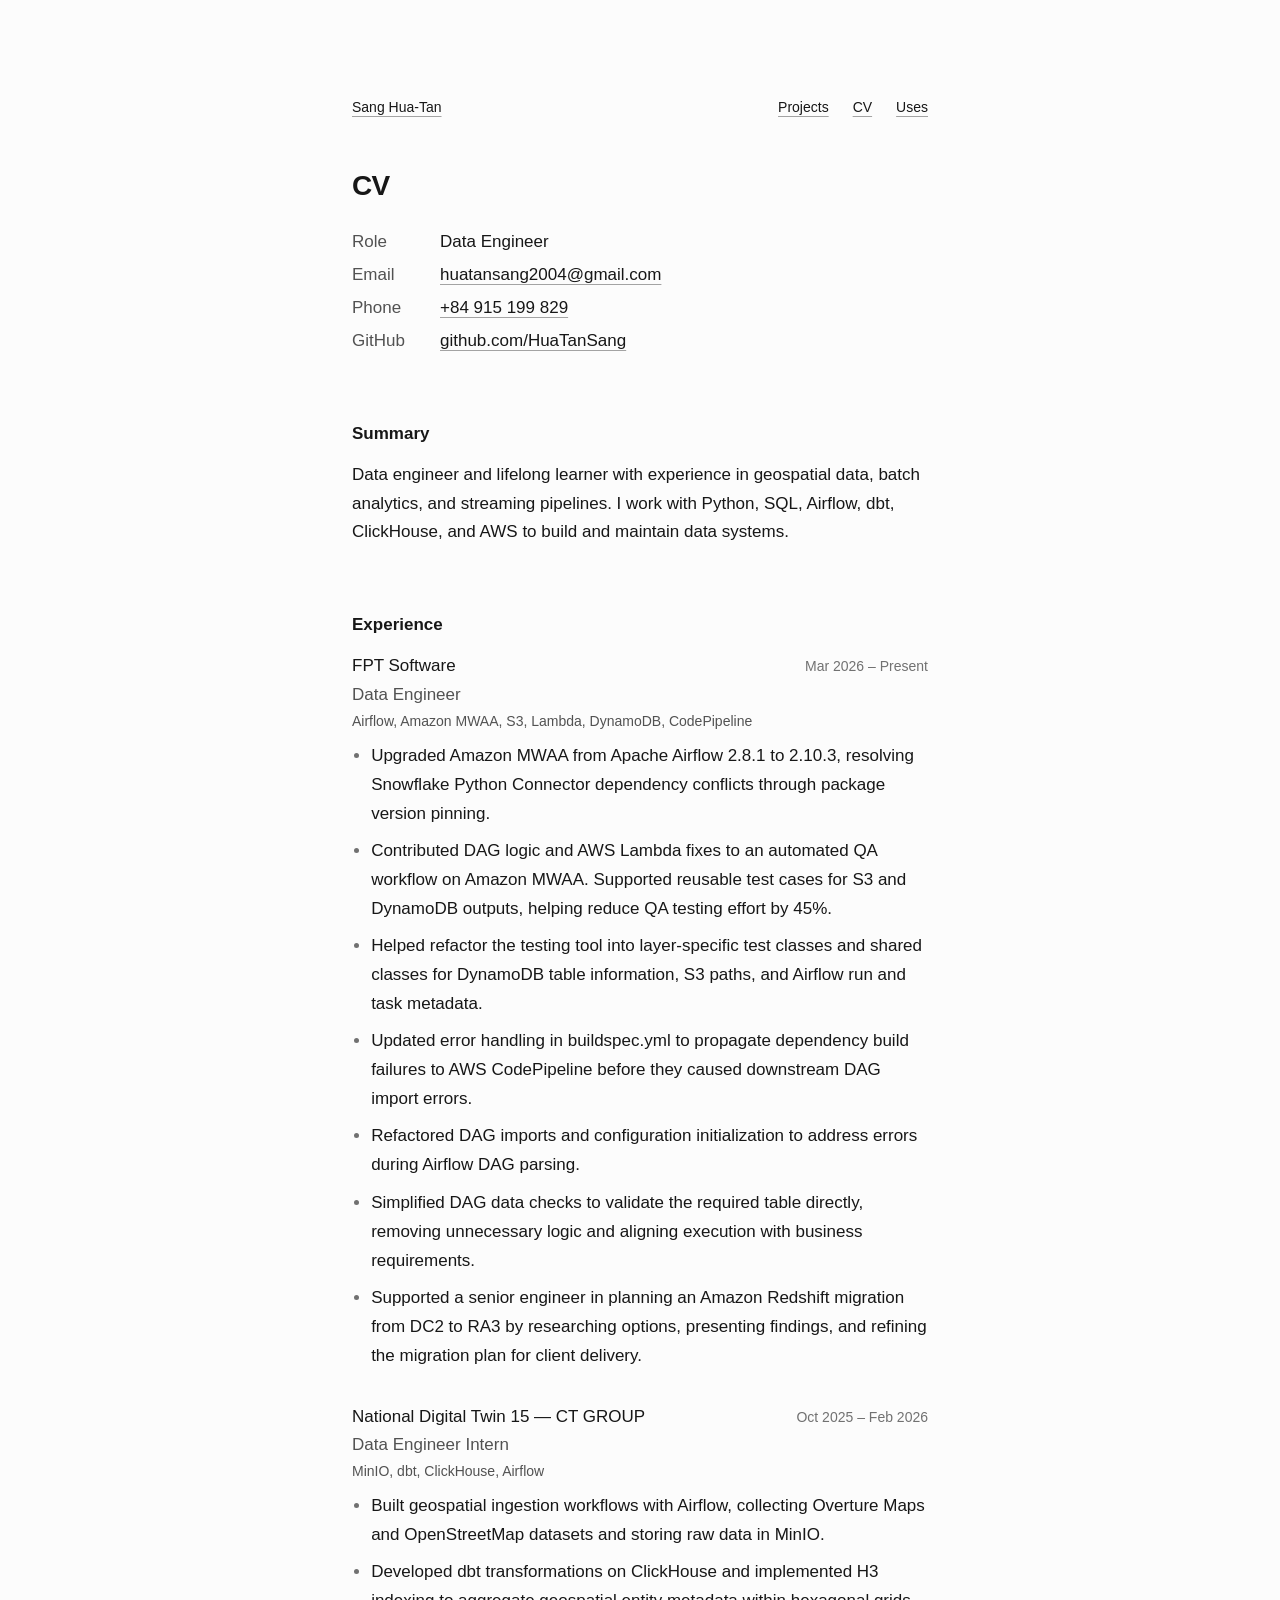
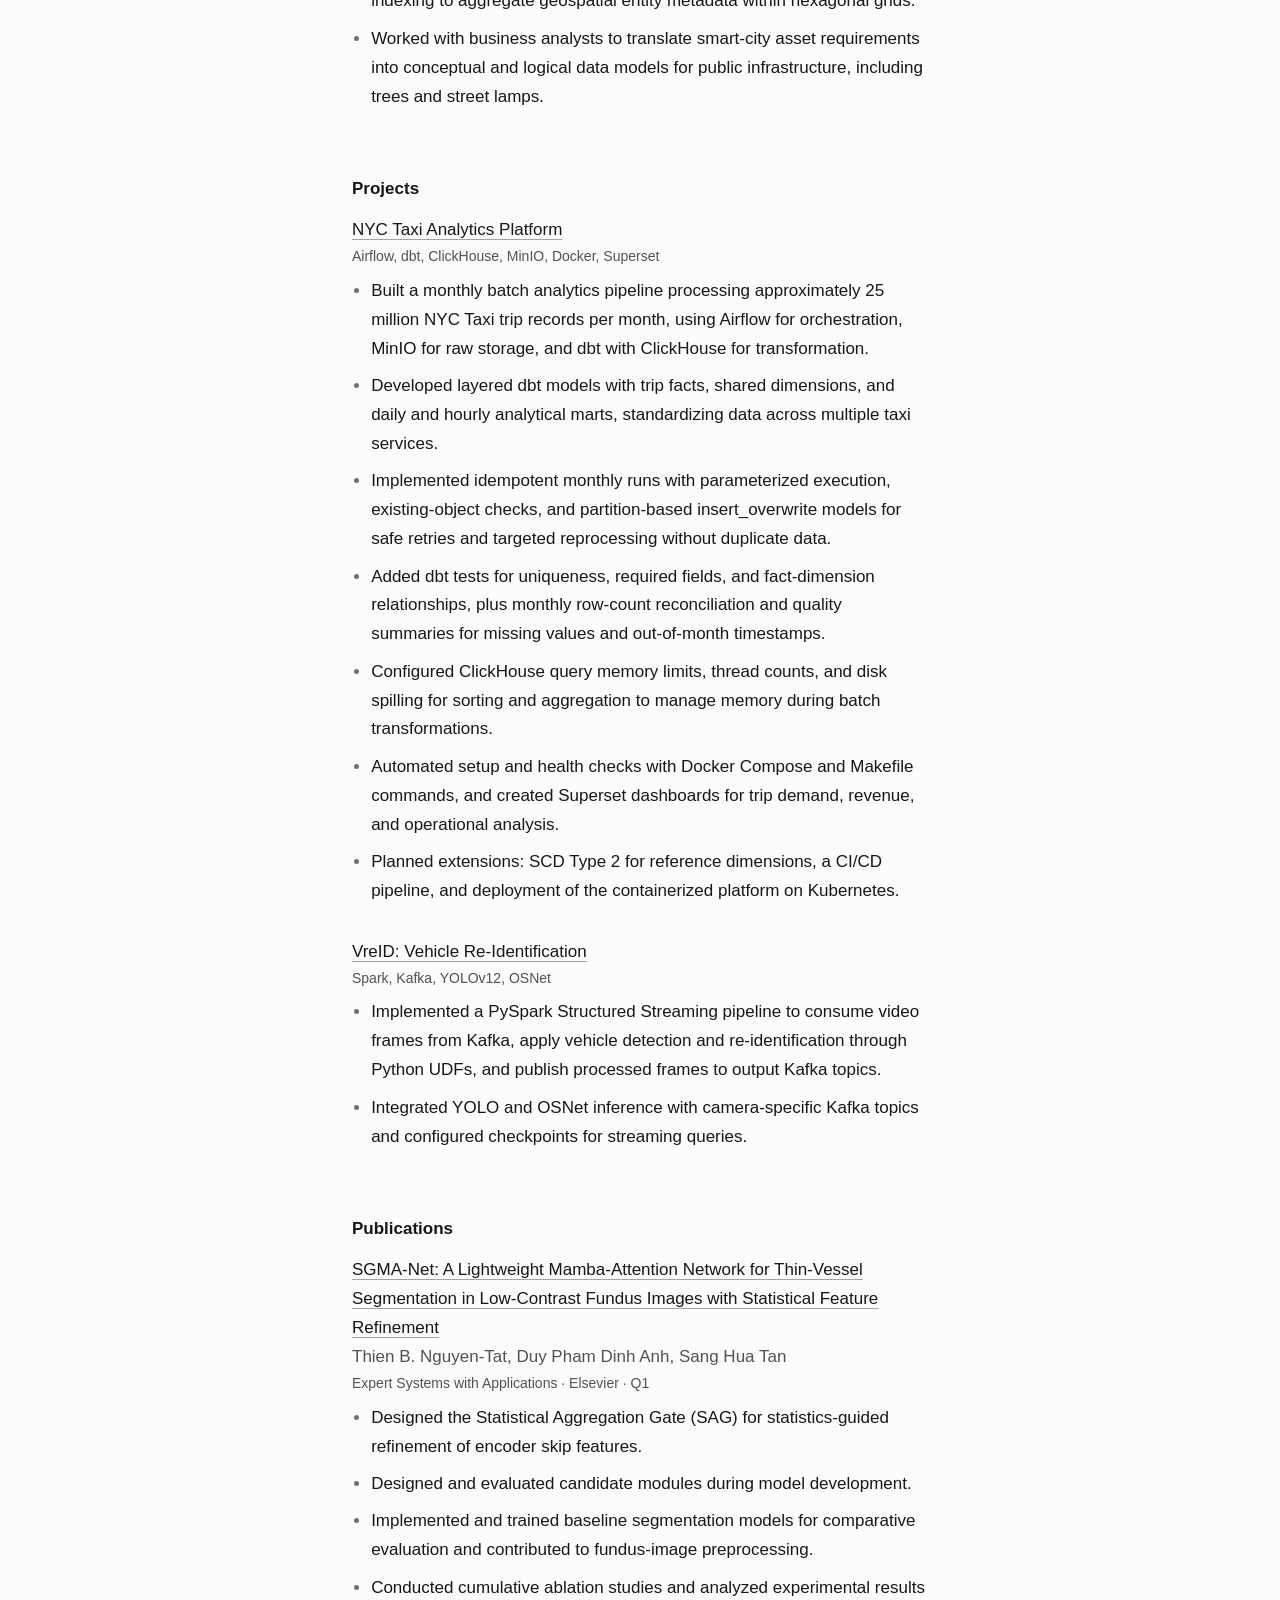
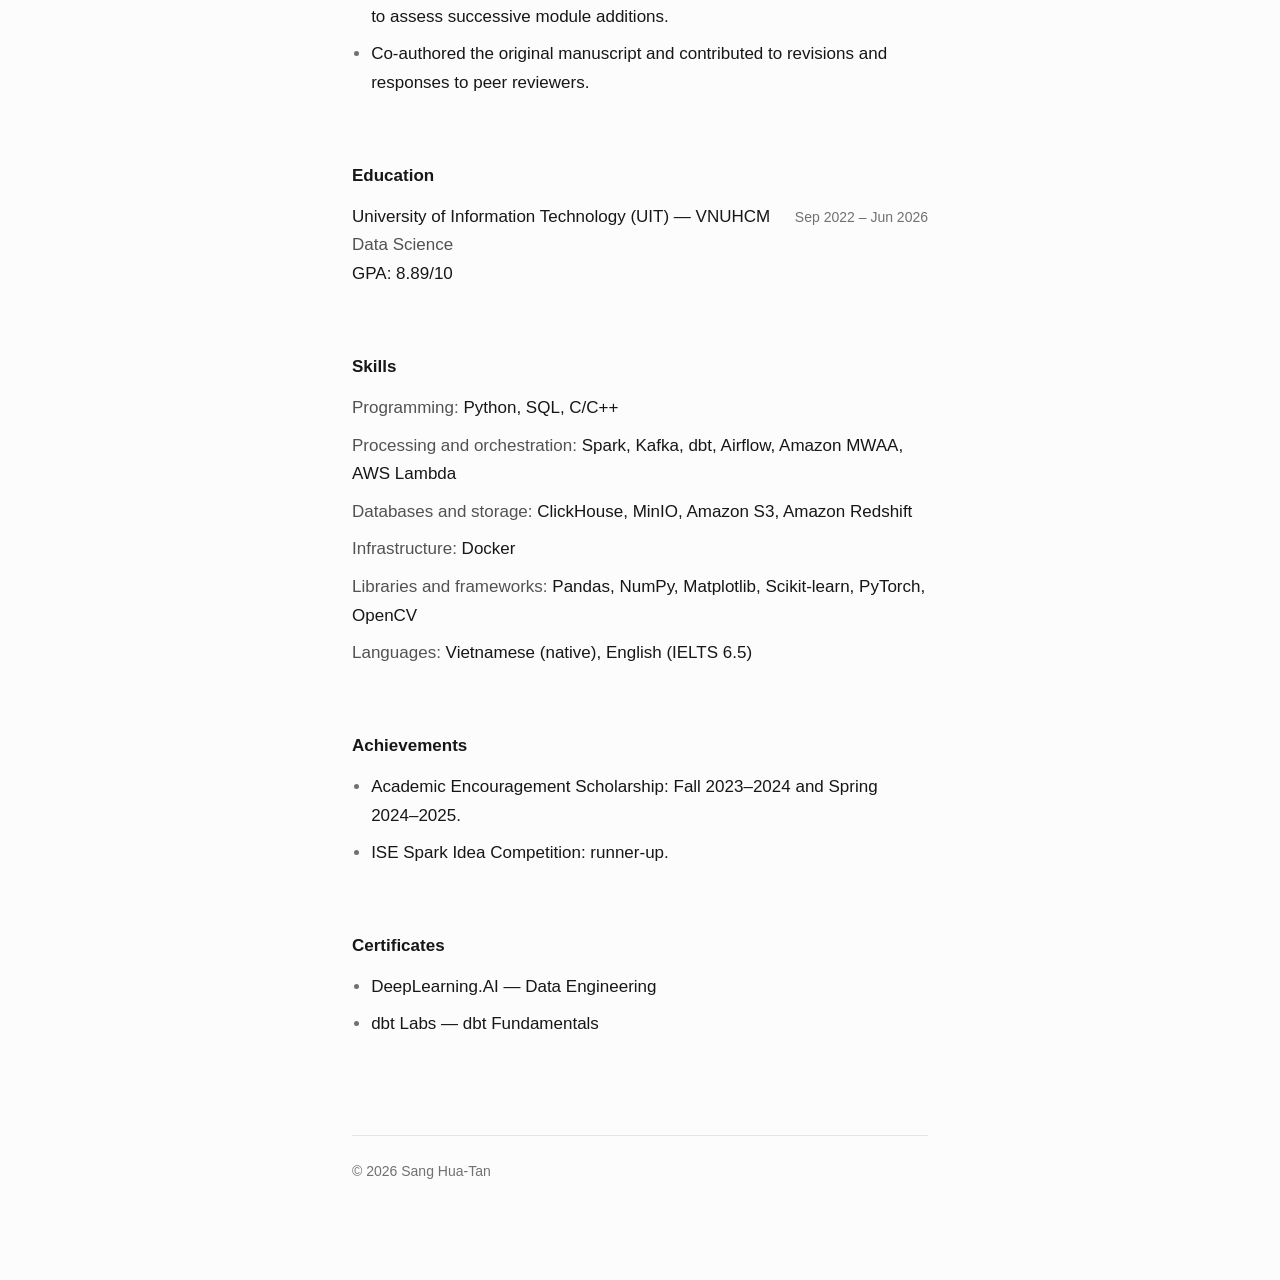
==== cv/index.html @ 92f3c604 "Add portfolio, CV, and Uses pages" ====
<!doctype html>
<html lang="en">
  <head>
    <meta charset="utf-8">
    <meta name="viewport" content="width=device-width, initial-scale=1">
    <meta name="description" content="CV of Sang Hua-Tan, Data Engineer: experience, projects, publications, education, and skills.">
    <meta name="color-scheme" content="light dark">
    <meta name="theme-color" content="#fcfcfc" media="(prefers-color-scheme: light)">
    <meta name="theme-color" content="#101010" media="(prefers-color-scheme: dark)">
    <title>CV — Sang Hua-Tan</title>
    <link rel="stylesheet" href="../styles.css">
  </head>
  <body>
    <a class="skip-link" href="#main">Skip to content</a>

    <div class="page">
      <header class="page-nav">
        <a href="../">Sang Hua-Tan</a>
        <nav aria-label="Main">
          <ul class="links" role="list">
            <li><a href="../#projects-title">Projects</a></li>
            <li><a href="./" aria-current="page">CV</a></li>
            <li><a href="../uses/">Uses</a></li>
          </ul>
        </nav>
      </header>

      <main class="page-content" id="main" tabindex="-1">
        <h1>CV</h1>
        <dl class="cv-contact">
          <dt>Role</dt>
          <dd>Data Engineer</dd>
          <dt>Email</dt>
          <dd><a href="mailto:huatansang2004@gmail.com">huatansang2004@gmail.com</a></dd>
          <dt>Phone</dt>
          <dd><a href="tel:+84915199829">+84 915 199 829</a></dd>
          <dt>GitHub</dt>
          <dd><a href="https://github.com/HuaTanSang">github.com/HuaTanSang</a></dd>
        </dl>

        <section aria-labelledby="summary-title">
          <h2 id="summary-title">Summary</h2>
          <p>
            Data engineer and lifelong learner with experience in geospatial data,
            batch analytics, and streaming pipelines. I work with Python, SQL,
            Airflow, dbt, ClickHouse, and AWS to build and maintain data systems.
          </p>
        </section>

        <section aria-labelledby="experience-title">
          <h2 id="experience-title">Experience</h2>

          <article class="cv-entry">
            <div class="cv-entry-heading">
              <h3>FPT Software</h3>
              <p class="cv-date"><time datetime="2026-03">Mar 2026</time> – Present</p>
            </div>
            <p class="cv-role">Data Engineer</p>
            <p class="cv-stack">Airflow, Amazon MWAA, S3, Lambda, DynamoDB, CodePipeline</p>
            <ul class="cv-bullets">
              <li>Upgraded Amazon MWAA from Apache Airflow 2.8.1 to 2.10.3, resolving Snowflake Python Connector dependency conflicts through package version pinning.</li>
              <li>Contributed DAG logic and AWS Lambda fixes to an automated QA workflow on Amazon MWAA. Supported reusable test cases for S3 and DynamoDB outputs, helping reduce QA testing effort by 45%.</li>
              <li>Helped refactor the testing tool into layer-specific test classes and shared classes for DynamoDB table information, S3 paths, and Airflow run and task metadata.</li>
              <li>Updated error handling in buildspec.yml to propagate dependency build failures to AWS CodePipeline before they caused downstream DAG import errors.</li>
              <li>Refactored DAG imports and configuration initialization to address errors during Airflow DAG parsing.</li>
              <li>Simplified DAG data checks to validate the required table directly, removing unnecessary logic and aligning execution with business requirements.</li>
              <li>Supported a senior engineer in planning an Amazon Redshift migration from DC2 to RA3 by researching options, presenting findings, and refining the migration plan for client delivery.</li>
            </ul>
          </article>

          <article class="cv-entry">
            <div class="cv-entry-heading">
              <h3>National Digital Twin 15 — CT GROUP</h3>
              <p class="cv-date"><time datetime="2025-10">Oct 2025</time> – <time datetime="2026-02">Feb 2026</time></p>
            </div>
            <p class="cv-role">Data Engineer Intern</p>
            <p class="cv-stack">MinIO, dbt, ClickHouse, Airflow</p>
            <ul class="cv-bullets">
              <li>Built geospatial ingestion workflows with Airflow, collecting Overture Maps and OpenStreetMap datasets and storing raw data in MinIO.</li>
              <li>Developed dbt transformations on ClickHouse and implemented H3 indexing to aggregate geospatial entity metadata within hexagonal grids.</li>
              <li>Worked with business analysts to translate smart-city asset requirements into conceptual and logical data models for public infrastructure, including trees and street lamps.</li>
            </ul>
          </article>
        </section>

        <section aria-labelledby="projects-title">
          <h2 id="projects-title">Projects</h2>

          <article class="cv-entry">
            <h3><a href="https://github.com/HuaTanSang/nyc-taxi">NYC Taxi Analytics Platform</a></h3>
            <p class="cv-stack">Airflow, dbt, ClickHouse, MinIO, Docker, Superset</p>
            <ul class="cv-bullets">
              <li>Built a monthly batch analytics pipeline processing approximately 25 million NYC Taxi trip records per month, using Airflow for orchestration, MinIO for raw storage, and dbt with ClickHouse for transformation.</li>
              <li>Developed layered dbt models with trip facts, shared dimensions, and daily and hourly analytical marts, standardizing data across multiple taxi services.</li>
              <li>Implemented idempotent monthly runs with parameterized execution, existing-object checks, and partition-based insert_overwrite models for safe retries and targeted reprocessing without duplicate data.</li>
              <li>Added dbt tests for uniqueness, required fields, and fact-dimension relationships, plus monthly row-count reconciliation and quality summaries for missing values and out-of-month timestamps.</li>
              <li>Configured ClickHouse query memory limits, thread counts, and disk spilling for sorting and aggregation to manage memory during batch transformations.</li>
              <li>Automated setup and health checks with Docker Compose and Makefile commands, and created Superset dashboards for trip demand, revenue, and operational analysis.</li>
              <li>Planned extensions: SCD Type 2 for reference dimensions, a CI/CD pipeline, and deployment of the containerized platform on Kubernetes.</li>
            </ul>
          </article>

          <article class="cv-entry">
            <h3><a href="https://github.com/HuaTanSang/VreID">VreID: Vehicle Re-Identification</a></h3>
            <p class="cv-stack">Spark, Kafka, YOLOv12, OSNet</p>
            <ul class="cv-bullets">
              <li>Implemented a PySpark Structured Streaming pipeline to consume video frames from Kafka, apply vehicle detection and re-identification through Python UDFs, and publish processed frames to output Kafka topics.</li>
              <li>Integrated YOLO and OSNet inference with camera-specific Kafka topics and configured checkpoints for streaming queries.</li>
            </ul>
          </article>
        </section>

        <section aria-labelledby="publications-title">
          <h2 id="publications-title">Publications</h2>
          <article class="cv-entry">
            <h3><a href="https://doi.org/10.1016/j.eswa.2026.134242">SGMA-Net: A Lightweight Mamba-Attention Network for Thin-Vessel Segmentation in Low-Contrast Fundus Images with Statistical Feature Refinement</a></h3>
            <p class="cv-role">Thien B. Nguyen-Tat, Duy Pham Dinh Anh, Sang Hua Tan</p>
            <p class="cv-stack">Expert Systems with Applications · Elsevier · Q1</p>
            <ul class="cv-bullets">
              <li>Designed the Statistical Aggregation Gate (SAG) for statistics-guided refinement of encoder skip features.</li>
              <li>Designed and evaluated candidate modules during model development.</li>
              <li>Implemented and trained baseline segmentation models for comparative evaluation and contributed to fundus-image preprocessing.</li>
              <li>Conducted cumulative ablation studies and analyzed experimental results to assess successive module additions.</li>
              <li>Co-authored the original manuscript and contributed to revisions and responses to peer reviewers.</li>
            </ul>
          </article>
        </section>

        <section aria-labelledby="education-title">
          <h2 id="education-title">Education</h2>
          <div class="cv-entry">
            <div class="cv-entry-heading">
              <h3>University of Information Technology (UIT) — VNUHCM</h3>
              <p class="cv-date"><time datetime="2022-09">Sep 2022</time> – <time datetime="2026-06">Jun 2026</time></p>
            </div>
            <p class="cv-role">Data Science</p>
            <p>GPA: 8.89/10</p>
          </div>
        </section>

        <section aria-labelledby="skills-title">
          <h2 id="skills-title">Skills</h2>
          <ul class="cv-skills" role="list">
            <li><span class="cv-label">Programming:</span> Python, SQL, C/C++</li>
            <li><span class="cv-label">Processing and orchestration:</span> Spark, Kafka, dbt, Airflow, Amazon MWAA, AWS Lambda</li>
            <li><span class="cv-label">Databases and storage:</span> ClickHouse, MinIO, Amazon S3, Amazon Redshift</li>
            <li><span class="cv-label">Infrastructure:</span> Docker</li>
            <li><span class="cv-label">Libraries and frameworks:</span> Pandas, NumPy, Matplotlib, Scikit-learn, PyTorch, OpenCV</li>
            <li><span class="cv-label">Languages:</span> Vietnamese (native), English (IELTS 6.5)</li>
          </ul>
        </section>

        <section aria-labelledby="achievements-title">
          <h2 id="achievements-title">Achievements</h2>
          <ul class="cv-bullets">
            <li>Academic Encouragement Scholarship: Fall 2023–2024 and Spring 2024–2025.</li>
            <li>ISE Spark Idea Competition: runner-up.</li>
          </ul>
        </section>

        <section aria-labelledby="certificates-title">
          <h2 id="certificates-title">Certificates</h2>
          <ul class="cv-bullets">
            <li>DeepLearning.AI — Data Engineering</li>
            <li>dbt Labs — dbt Fundamentals</li>
          </ul>
        </section>
      </main>

      <footer>
        <p>© 2026 Sang Hua-Tan</p>
      </footer>
    </div>
  </body>
</html>
---- styles.css ----
:root {
  color-scheme: light dark;
  --background: #fcfcfc;
  --text: #171717;
  --muted: #525252;
  --faint: #717171;
  --line: #e5e5e5;
  --underline: #a3a3a3;
  background: var(--background);
  color: var(--text);
  font-family: -apple-system, BlinkMacSystemFont, "Segoe UI", sans-serif;
  -webkit-text-size-adjust: 100%;
}

* {
  box-sizing: border-box;
}

body {
  margin: 0;
  padding: 6rem 1.5rem;
  font-size: 1.0625rem;
  line-height: 1.7;
}

.page {
  max-width: 36rem;
  margin-inline: auto;
}

h1,
h2,
p,
ul {
  margin: 0;
}

h1 {
  font-size: 1.75rem;
  font-weight: 600;
  letter-spacing: -0.025em;
  line-height: 1.3;
}

h2 {
  font-size: inherit;
  font-weight: 600;
}

.intro {
  margin-top: 1.5rem;
}

.intro p + p {
  margin-top: 1.25em;
}

a {
  color: inherit;
  text-decoration-color: var(--underline);
  text-decoration-thickness: 1px;
  text-underline-offset: 4px;
  overflow-wrap: anywhere;
}

a:hover {
  text-decoration-color: var(--text);
}

a:focus-visible {
  outline: 2px solid var(--text);
  outline-offset: 5px;
  border-radius: 1px;
}

.skip-link {
  position: absolute;
  top: 1rem;
  left: 1.5rem;
  padding: 0.25rem 0.5rem;
  background: var(--background);
}

.skip-link:not(:focus) {
  width: 1px;
  height: 1px;
  padding: 0;
  overflow: hidden;
  clip-path: inset(50%);
  white-space: nowrap;
}

section {
  margin-top: 4rem;
}

ul {
  padding: 0;
  list-style: none;
}

.projects,
.links {
  margin-top: 0.75rem;
}

.projects li {
  display: grid;
  grid-template-columns: auto 1fr auto;
  align-items: baseline;
  gap: 0 1rem;
}

.projects li + li {
  margin-top: 0.5em;
}

.projects a {
  justify-self: start;
}

.project-description {
  color: var(--muted);
  overflow-wrap: anywhere;
}

.project-kind {
  color: var(--faint);
  font-size: 0.875rem;
  text-align: right;
  white-space: nowrap;
}

.links {
  display: flex;
  flex-wrap: wrap;
  gap: 0.5rem 1.5rem;
}

footer {
  margin-top: 6rem;
  padding-top: 1.5rem;
  border-top: 1px solid var(--line);
  color: var(--faint);
  font-size: 0.875rem;
}

::selection {
  background: var(--line);
  color: var(--text);
}

.page-nav {
  display: flex;
  flex-wrap: wrap;
  align-items: baseline;
  justify-content: space-between;
  gap: 0.5rem 1.5rem;
  margin-bottom: 3rem;
  font-size: 0.875rem;
}

.page-nav .links {
  margin-top: 0;
}

.cv-contact {
  display: grid;
  grid-template-columns: 4.5rem minmax(0, 1fr);
  gap: 0.25rem 1rem;
  margin: 1.5rem 0 0;
}

.cv-contact dd {
  margin: 0;
  overflow-wrap: anywhere;
}

.cv-contact dt,
.cv-role,
.cv-stack,
.cv-label {
  color: var(--muted);
}

.page-content section > h2 + * {
  margin-top: 0.75rem;
}

.cv-entry + .cv-entry {
  margin-top: 2rem;
}

.cv-entry h3 {
  margin: 0;
  font-size: inherit;
  font-weight: 500;
}

.cv-entry-heading {
  display: flex;
  flex-wrap: wrap;
  align-items: baseline;
  justify-content: space-between;
  gap: 0.25rem 1rem;
}

.cv-date,
.cv-stack {
  font-size: 0.875rem;
}

.cv-date {
  color: var(--faint);
  font-variant-numeric: tabular-nums;
  white-space: nowrap;
}

.cv-bullets,
.uses-list {
  margin-top: 0.5rem;
  padding-left: 1.125em;
  list-style: disc;
}

.cv-bullets li + li,
.uses-list li + li,
.cv-skills li + li {
  margin-top: 0.5em;
}

.cv-bullets li::marker,
.uses-list li::marker {
  color: var(--faint);
}

@media (max-width: 39.999rem) {
  body {
    padding-block: 3rem;
    font-size: 1rem;
  }

  section {
    margin-top: 3rem;
  }

  .projects li {
    grid-template-columns: minmax(0, 1fr) auto;
  }

  .projects li + li {
    margin-top: 1rem;
  }

  .project-description {
    grid-column: 1 / -1;
    grid-row: 2;
  }

  footer {
    margin-top: 4rem;
  }
}

@media (prefers-color-scheme: dark) {
  :root {
    --background: #101010;
    --text: #e8e8e8;
    --muted: #ababab;
    --faint: #999999;
    --line: #2b2b2b;
    --underline: #737373;
  }
}

@media print {
  @page {
    size: A4;
    margin: 18mm;
  }

  :root {
    color-scheme: light;
    --background: #ffffff;
    --text: #000000;
    --muted: #000000;
    --faint: #000000;
    --line: #cccccc;
    --underline: #000000;
  }

  body {
    padding: 0;
    font-size: 10pt;
    line-height: 1.5;
  }

  .page {
    max-width: none;
  }

  .skip-link,
  .page-nav nav,
  footer {
    display: none;
  }

  .page-nav {
    margin-bottom: 1.5rem;
  }

  .page-nav > a {
    font-size: 1.75rem;
    font-weight: 600;
    text-decoration: none;
  }

  section {
    margin-top: 1.5rem;
  }

  h1,
  h2,
  h3,
  .cv-entry-heading {
    break-after: avoid;
  }

  .cv-bullets li {
    break-inside: avoid;
  }
}
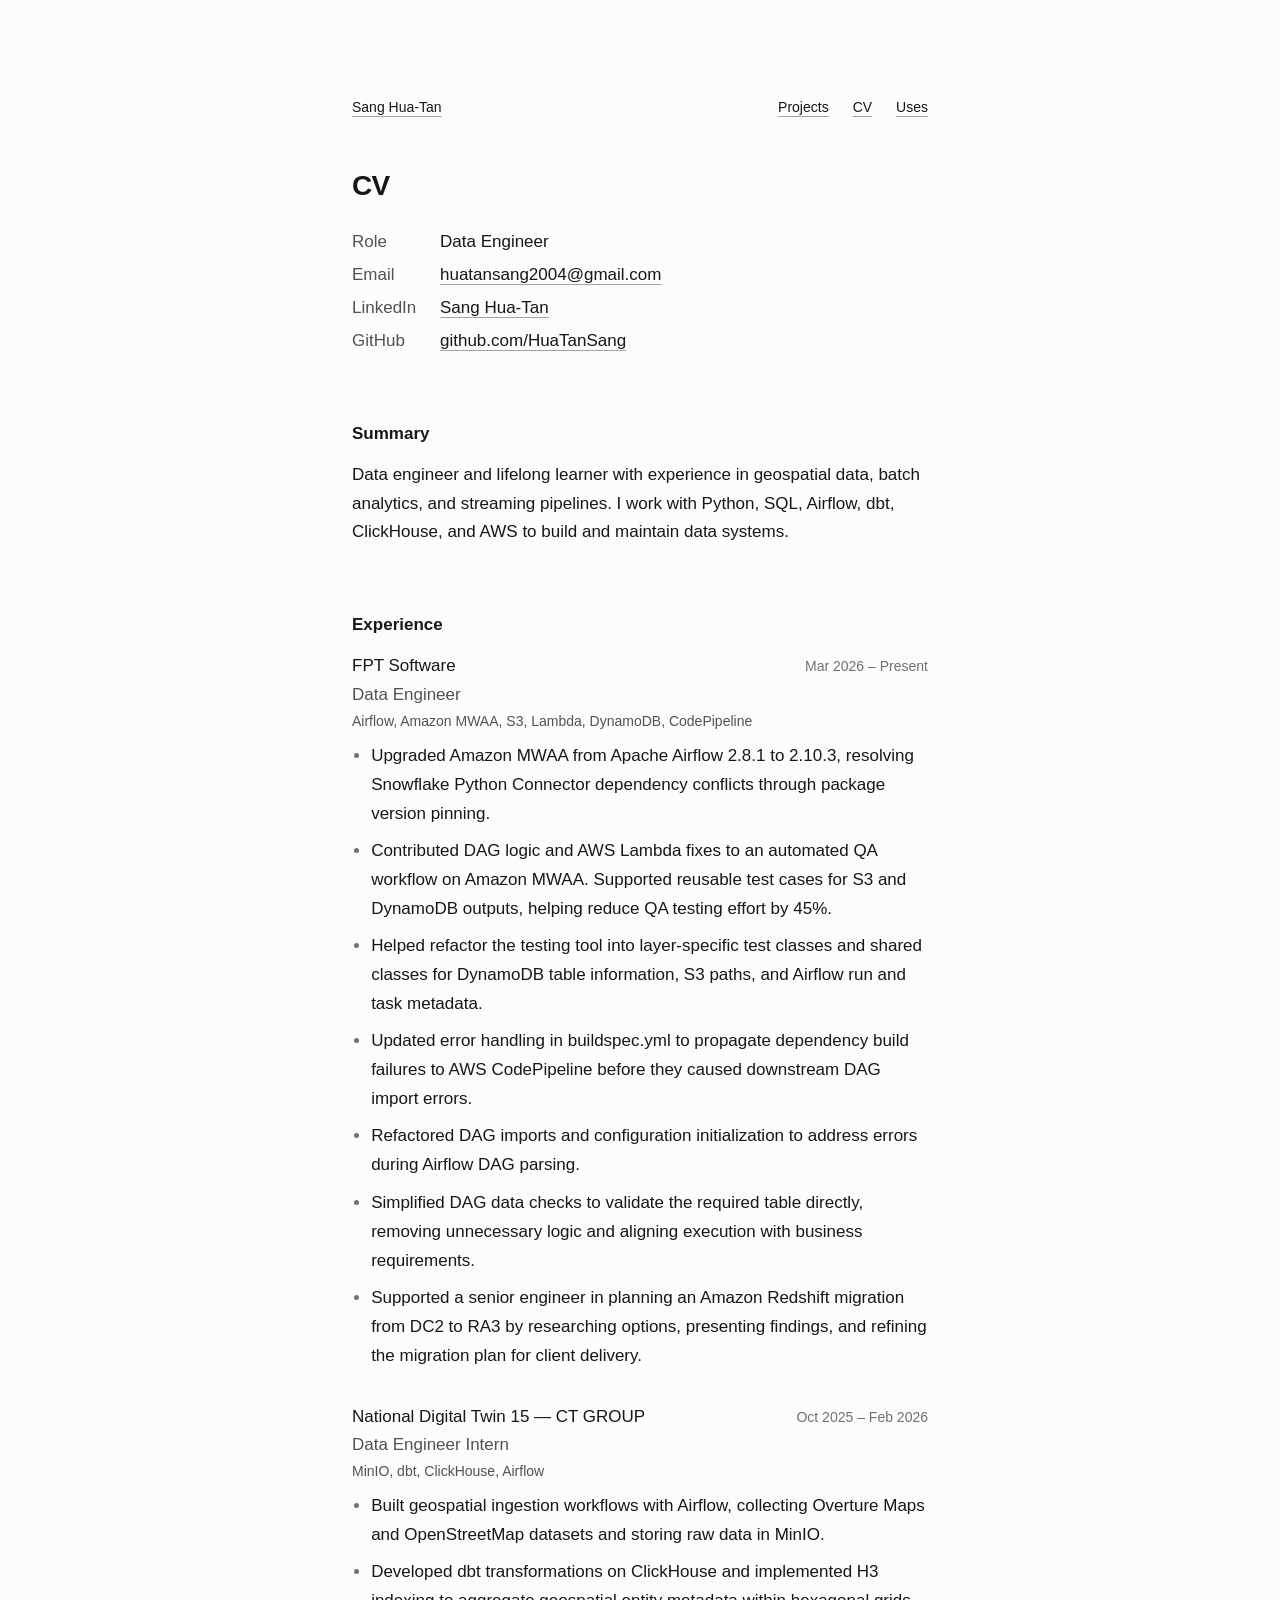
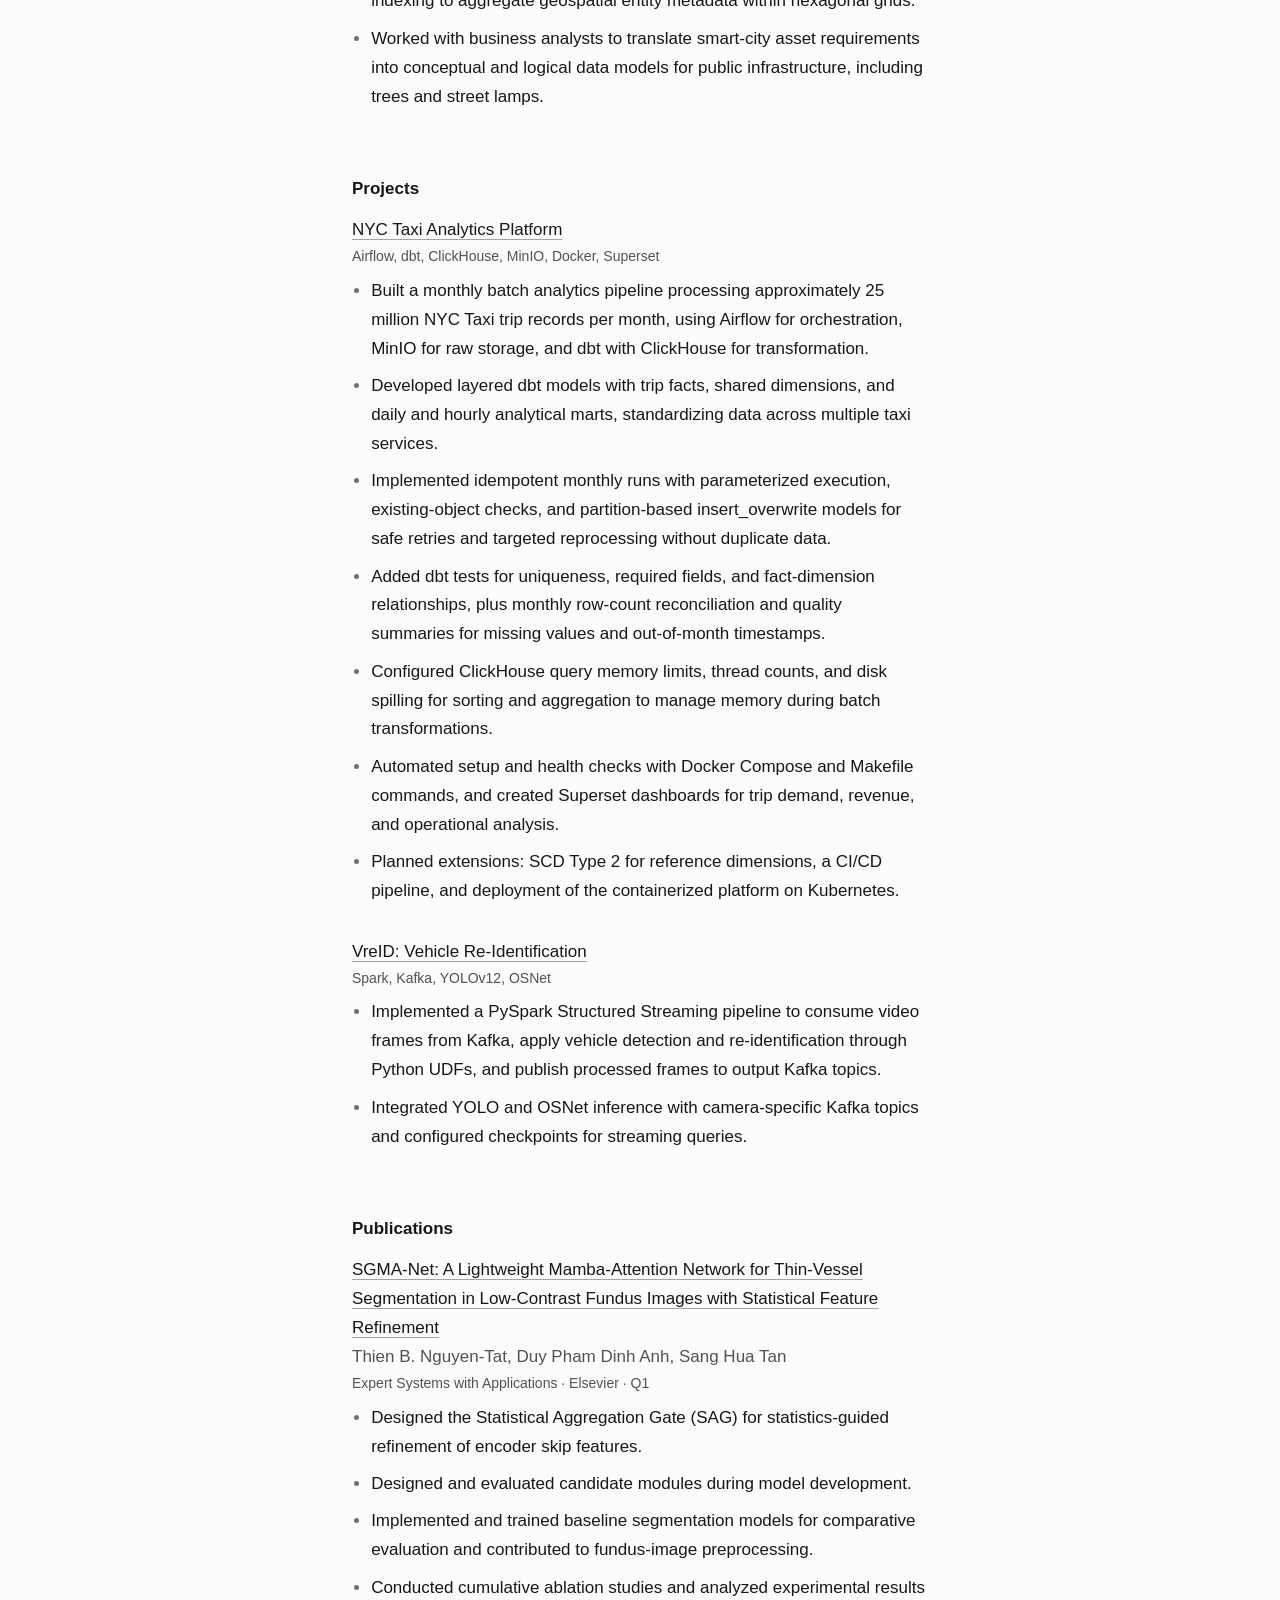
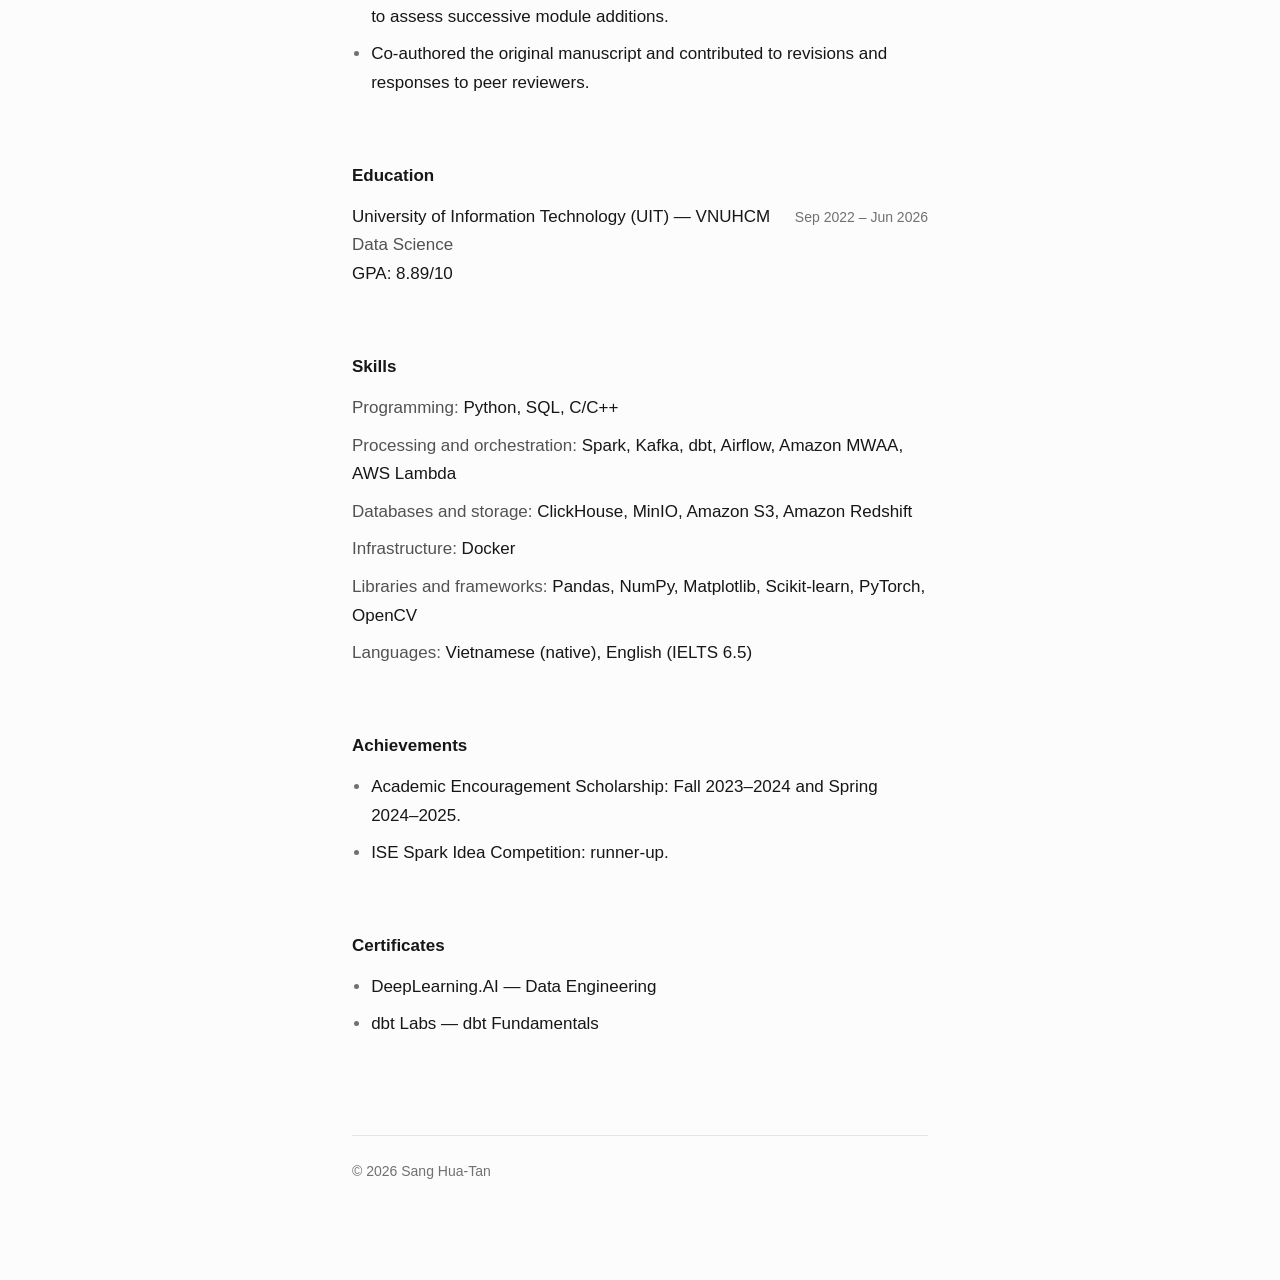
==== commit 9624cf2f: "docs: add LinkedIn profile" ====
--- a/cv/index.html
+++ b/cv/index.html
@@ -32,8 +32,8 @@
           <dd>Data Engineer</dd>
           <dt>Email</dt>
           <dd><a href="mailto:huatansang2004@gmail.com">huatansang2004@gmail.com</a></dd>
-          <dt>Phone</dt>
-          <dd><a href="tel:+84915199829">+84 915 199 829</a></dd>
+          <dt>LinkedIn</dt>
+          <dd><a href="https://www.linkedin.com/in/sang-hua-tan-b11910228/">Sang Hua-Tan</a></dd>
           <dt>GitHub</dt>
           <dd><a href="https://github.com/HuaTanSang">github.com/HuaTanSang</a></dd>
         </dl>
